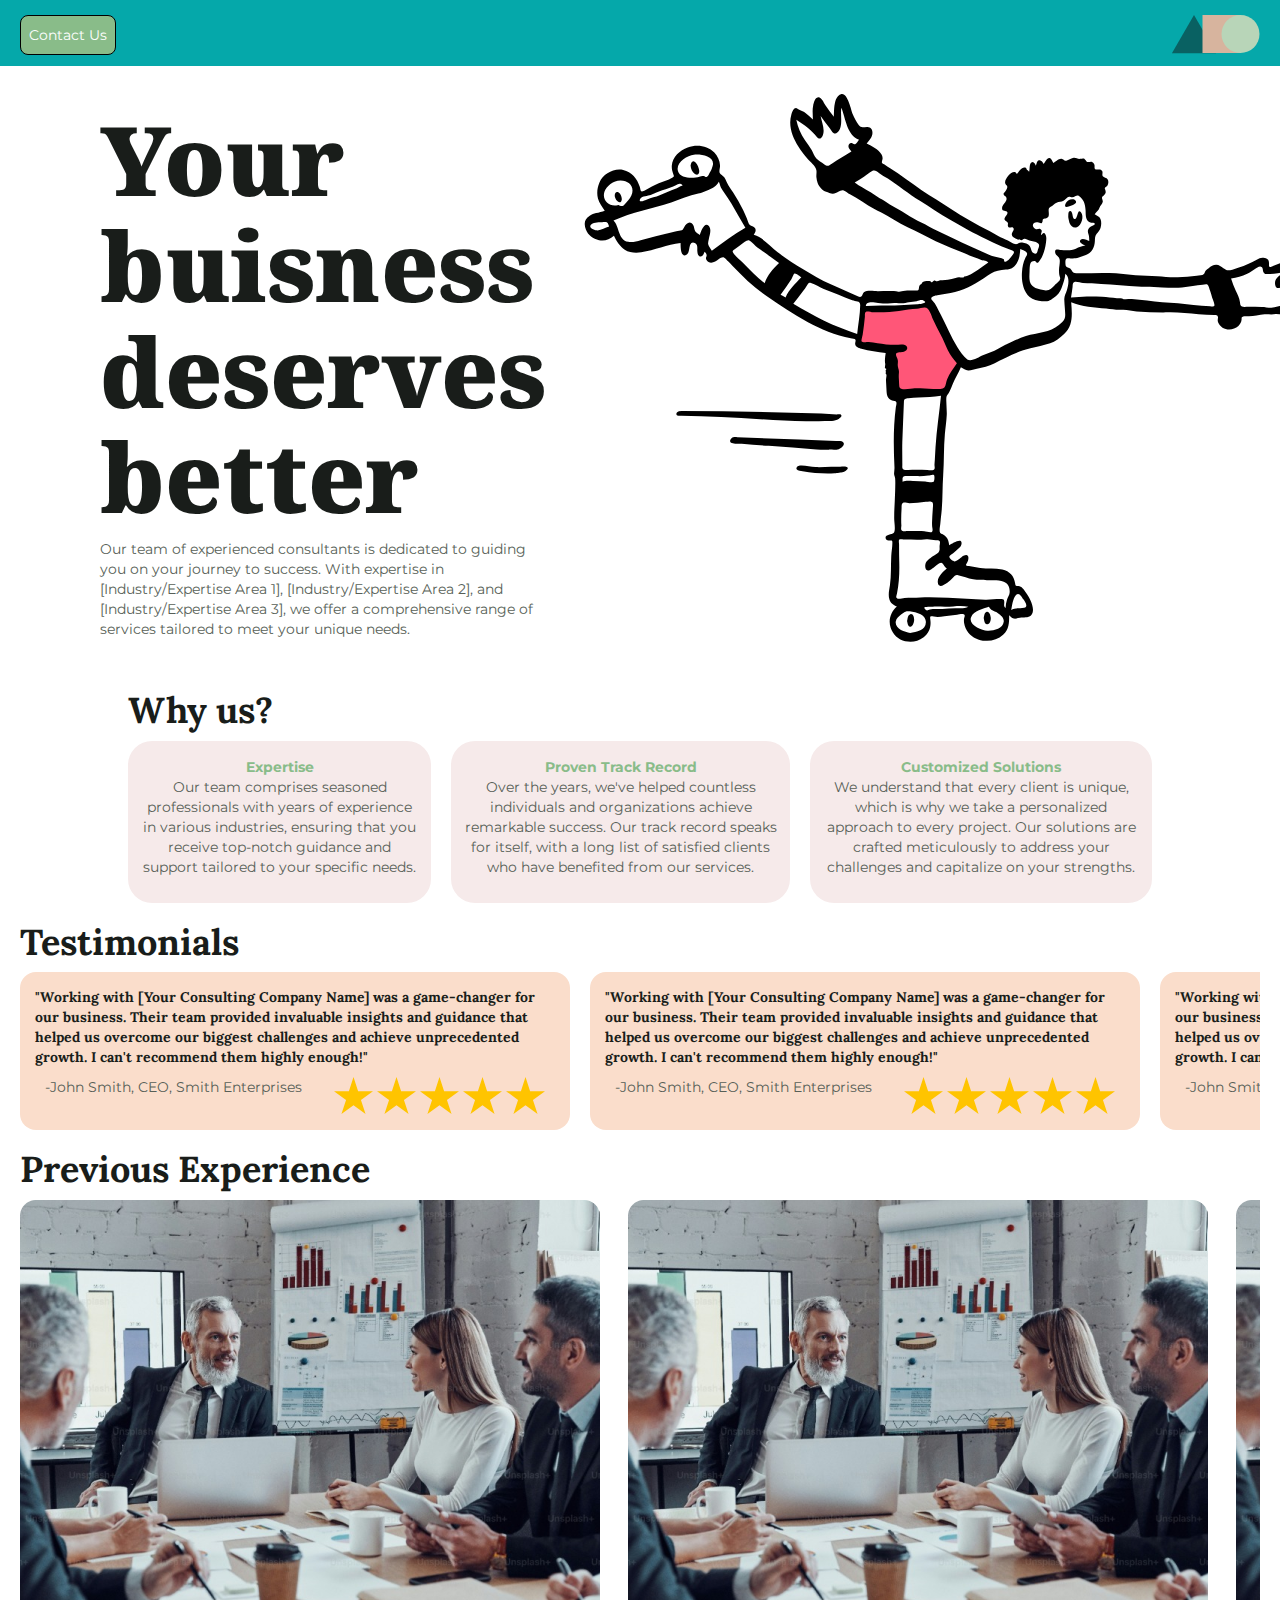
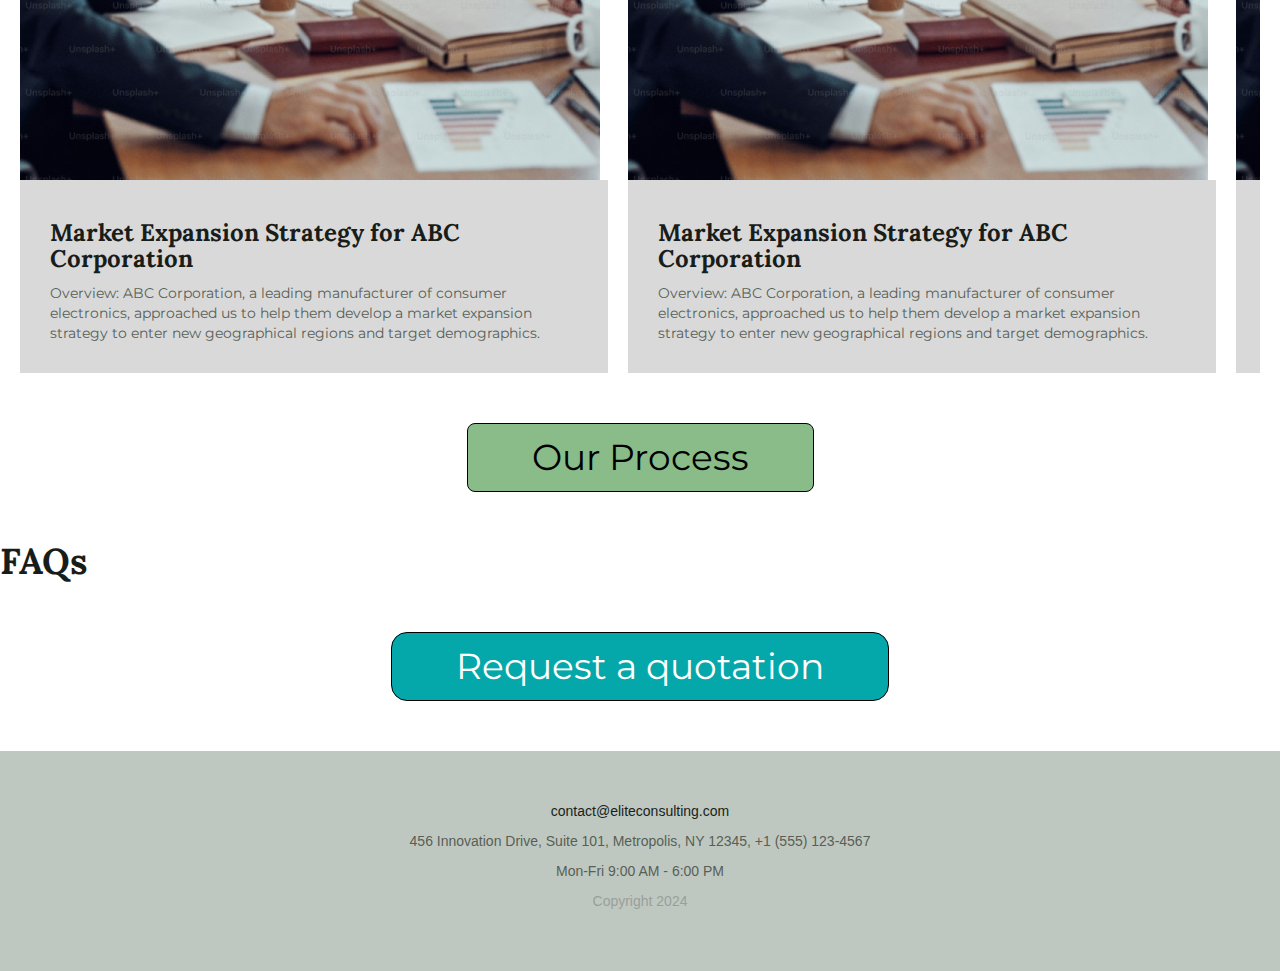
==== index.html @ 1d206593 "Main page initial" ====
<!DOCTYPE html>
<html lang="en">
  <head>
    <meta charset="UTF-8">
    <meta name="viewport" content="width=device-width, initial-scale=1.0">
    <meta http-equiv="X-UA-Compatible" content="ie=edge">
    <title>Consulting page</title>
    <link rel="preconnect" href="https://fonts.googleapis.com">
    <link rel="preconnect" href="https://fonts.gstatic.com" crossorigin>
    <link rel="stylesheet" href="./style.css">
    <link rel="icon" href="Group 19logo.svg" type="image/x-icon">
    <link href="https://fonts.googleapis.com/css2?family=Lora:ital,wght@0,400..700;1,400..700&family=Montserrat:ital,wght@0,100..900;1,100..900&family=Noto+Serif:ital,wght@0,100..900;1,100..900&display=swap" rel="stylesheet">
    <link rel="stylesheet" href="https://maxcdn.bootstrapcdn.com/bootstrap/3.3.7/css/bootstrap.min.css" integrity="sha384-BVYiiSIFeK1dGmJRAkycuHAHRg32OmUcww7on3RYdg4Va+PmSTsz/K68vbdEjh4u" crossorigin="anonymous"/>
  </head>
  <body>
    <nav>
        <button id="navBtn" class="montserrat-body">Contact Us</button>
        <img src="Group 19logo.svg">
    </nav>
    <div class="hero">
        <div class="heroLeft">
            <h1 class="noto-serif-display">Your buisness 
                deserves better</h1>
            <p class="montserrat-body">Our team of experienced consultants is dedicated to guiding you on your  journey to success. With expertise in [Industry/Expertise Area 1],  [Industry/Expertise Area 2], and [Industry/Expertise Area 3], we offer a  comprehensive range of services tailored to meet your unique needs.</p>
        </div>
        <img src="Illustration - roller skatinghero.svg">
    </div>
    <div class="whyUs">
      <h1 class="lora-heading">Why us?</h1>
      <div class="cards">
        <div class="card">
          <p class="montserrat-body"><strong>Expertise</strong><br>
            Our team comprises seasoned professionals  with years of experience in various industries, ensuring that you receive top-notch guidance and support tailored to your specific needs.</p>
        </div>
        <div class="card">
          <p class="montserrat-body"><strong>Proven Track Record</strong><br>
            Over the years, we've helped  countless individuals and organizations achieve remarkable success. Our  track record speaks for itself, with a long list of satisfied clients  who have benefited from our services.</p>
        </div>
        <div class="card">
          <p class="montserrat-body"><strong>Customized Solutions</strong><br>
            We understand that every client  is unique, which is why we take a personalized approach to every  project. Our solutions are crafted meticulously to address your  challenges and capitalize on your strengths.</p>
        </div>
      </div>
    </div>
    <div class="testimonials">
      <h1 class="lora-heading">Testimonials</h1>
      <div class="sliding">
        <div class="testimonial">
          <p class="lora-heading">"<strong>W</strong>orking with [Your Consulting Company Name] was a game-changer for our  business. Their team provided invaluable insights and guidance that  helped us overcome our biggest challenges and achieve unprecedented  growth. I can't recommend them highly enough!"</p>
          <div class="footnote">
            <p class="montserrat-body">-John Smith, CEO, Smith Enterprises</p>
            <div>
              <img src="Rating Star - Yellowstar.svg">
              <img src="Rating Star - Yellowstar.svg">
              <img src="Rating Star - Yellowstar.svg">
              <img src="Rating Star - Yellowstar.svg">
              <img src="Rating Star - Yellowstar.svg">
            </div>
          </div>
        </div>
        <div class="testimonial">
          <p class="lora-heading">"<strong>W</strong>orking with [Your Consulting Company Name] was a game-changer for our  business. Their team provided invaluable insights and guidance that  helped us overcome our biggest challenges and achieve unprecedented  growth. I can't recommend them highly enough!"</p>
          <div class="footnote">
            <p class="montserrat-body">-John Smith, CEO, Smith Enterprises</p>
            <div>
              <img src="Rating Star - Yellowstar.svg">
              <img src="Rating Star - Yellowstar.svg">
              <img src="Rating Star - Yellowstar.svg">
              <img src="Rating Star - Yellowstar.svg">
              <img src="Rating Star - Yellowstar.svg">
            </div>
          </div>
        </div>
        <div class="testimonial">
          <p class="lora-heading">"<strong>W</strong>orking with [Your Consulting Company Name] was a game-changer for our  business. Their team provided invaluable insights and guidance that  helped us overcome our biggest challenges and achieve unprecedented  growth. I can't recommend them highly enough!"</p>
          <div class="footnote">
            <p class="montserrat-body">-John Smith, CEO, Smith Enterprises</p>
            <div>
              <img src="Rating Star - Yellowstar.svg">
              <img src="Rating Star - Yellowstar.svg">
              <img src="Rating Star - Yellowstar.svg">
              <img src="Rating Star - Yellowstar.svg">
              <img src="Rating Star - Yellowstar.svg">
            </div>
          </div>
        </div>
        <div class="testimonial">
          <p class="lora-heading">"<strong>W</strong>orking with [Your Consulting Company Name] was a game-changer for our  business. Their team provided invaluable insights and guidance that  helped us overcome our biggest challenges and achieve unprecedented  growth. I can't recommend them highly enough!"</p>
          <div class="footnote">
            <p class="montserrat-body">-John Smith, CEO, Smith Enterprises</p>
            <div>
              <img src="Rating Star - Yellowstar.svg">
              <img src="Rating Star - Yellowstar.svg">
              <img src="Rating Star - Yellowstar.svg">
              <img src="Rating Star - Yellowstar.svg">
              <img src="Rating Star - Yellowstar.svg">
            </div>
          </div>
        </div>
        <div class="testimonial">
          <p class="lora-heading">"<strong>W</strong>orking with [Your Consulting Company Name] was a game-changer for our  business. Their team provided invaluable insights and guidance that  helped us overcome our biggest challenges and achieve unprecedented  growth. I can't recommend them highly enough!"</p>
          <div class="footnote">
            <p class="montserrat-body">-John Smith, CEO, Smith Enterprises</p>
            <div>
              <img src="Rating Star - Yellowstar.svg">
              <img src="Rating Star - Yellowstar.svg">
              <img src="Rating Star - Yellowstar.svg">
              <img src="Rating Star - Yellowstar.svg">
              <img src="Rating Star - Yellowstar.svg">
            </div>
          </div>
        </div>
      </div>
    </div>
    <div class="testimonials">
      <h1 class="lora-heading">Previous Experience</h1>
      <div class="sliding">
        <div class="project">
          <img src="Rectangle 8e1.png">
          <div class="rectangle">
            <h3 class="lora-heading">Market Expansion Strategy for ABC Corporation</h3>
            <p class="montserrat-body">Overview: ABC Corporation, a leading manufacturer of consumer electronics, approached us to help them develop a market expansion strategy to enter new geographical regions and target demographics.</p>
          </div>
        </div>
        <div class="project">
          <img src="Rectangle 8e1.png">
          <div class="rectangle">
            <h3 class="lora-heading">Market Expansion Strategy for ABC Corporation</h3>
            <p class="montserrat-body">Overview: ABC Corporation, a leading manufacturer of consumer electronics, approached us to help them develop a market expansion strategy to enter new geographical regions and target demographics.</p>
          </div>
        </div>
        <div class="project">
          <img src="Rectangle 8e1.png">
          <div class="rectangle">
            <h3 class="lora-heading">Market Expansion Strategy for ABC Corporation</h3>
            <p class="montserrat-body">Overview: ABC Corporation, a leading manufacturer of consumer electronics, approached us to help them develop a market expansion strategy to enter new geographical regions and target demographics.</p>
          </div>
        </div>
        <div class="project">
          <img src="Rectangle 8e1.png">
          <div class="rectangle">
            <h3 class="lora-heading">Market Expansion Strategy for ABC Corporation</h3>
            <p class="montserrat-body">Overview: ABC Corporation, a leading manufacturer of consumer electronics, approached us to help them develop a market expansion strategy to enter new geographical regions and target demographics.</p>
          </div>
        </div>
        <div class="project">
          <img src="Rectangle 8e1.png">
          <div class="rectangle">
            <h3 class="lora-heading">Market Expansion Strategy for ABC Corporation</h3>
            <p class="montserrat-body">Overview: ABC Corporation, a leading manufacturer of consumer electronics, approached us to help them develop a market expansion strategy to enter new geographical regions and target demographics.</p>
          </div>
        </div>
      </div>
    </div>
    <div class="process">
      <button class="processBtn montserrat-body">Our Process</button>
    </div>
    <div class="FAQ">
      <h1 class="lora-heading">FAQs</h1>
      <!--Accordian goes here-->
    </div>
    <div class="process">
      <button class="quoteBtn montserrat-body">Request a quotation</button>
    </div>
    <footer>
      <p id="email">contact@eliteconsulting.com</p>
      <p>456 Innovation Drive, Suite 101, Metropolis, NY 12345, +1 (555) 123-4567</p>
      <p>Mon-Fri 9:00 AM - 6:00 PM</p>
      <p id="copy">Copyright 2024</p>
    </footer>
  </body>                                                           
</html>
---- style.css ----
* {
  margin: 0;
  padding: 0;
  box-sizing: border-box;
}

.lora-heading {
  font-family: "Lora", serif;
  font-optical-sizing: auto;
  font-weight: 900;
  font-style: normal;
  color: #191D1A;
}

.noto-serif-display {
  font-family: "Noto Serif", serif;
  font-optical-sizing: auto;
  font-weight: 900;
  font-style: normal;
  font-variation-settings: "wdth" 100;
  font-size: 96px;
  color: #191D1A;
}

.montserrat-body {
  font-family: "Montserrat", sans-serif;
  font-optical-sizing: auto;
  font-weight: 400;
  font-style: normal;
  color: #575F57;
}

h1, h2, h3, h4, h5 {
  font-family: "Lora";
}

nav {
  display: flex !important;
  position: fixed;
  justify-content: space-between;
  padding: 15px 20px 0 20px;
  width: 100%;
  background-color: #05A8AA;
  top: 0;
}
nav #navBtn {
  background-color: #89BC89;
  border: 1px solid black;
  border-radius: 8px;
  color: #FFFFFF;
  padding: 0 8px 0 8px;
  height: 40px;
}

.hero {
  display: flex;
  width: 100%;
  margin-top: 5%;
}
.hero > * {
  flex: 1; /* Each child takes up equal space, i.e., half of the container */
  justify-content: center; /* Center content horizontally */
  align-items: center; /* Center content vertically */
}
.hero .heroLeft {
  margin-top: auto;
  margin-bottom: auto;
  padding-left: 100px;
  display: block;
}

.whyUs {
  padding: 0 10%;
}
.whyUs .cards {
  display: flex;
  gap: 20px;
}
.whyUs .cards .card {
  text-align: center;
  background-color: #F6EAEA;
  border-radius: 24px;
  padding: 16px 12px 16px 12px;
}
.whyUs .cards .card strong {
  color: #89BC89;
}

.testimonials {
  margin: 0 20px;
}
.testimonials .sliding {
  display: flex;
  gap: 20px;
  width: 100%; /* Ensures container fits the parent width */
  overflow-x: auto; /* Allows horizontal scrolling */
  -webkit-overflow-scrolling: touch;
}
.testimonials .sliding .testimonial {
  padding: 15px;
  background-color: #FADDCB;
  border-radius: 16px;
  min-width: 550px;
}
.testimonials .sliding .testimonial .footnote {
  display: flex;
  align-items: flex-start;
  justify-content: space-between;
  margin: 0 2%;
}
.testimonials .sliding .project {
  width: 588px;
  height: -moz-fit-content;
  height: fit-content;
  flex: 0 0 auto; /* Prevents shrinking */
}
.testimonials .sliding .project .rectangle {
  position: relative;
  top: -25%;
  background-color: #D9D9D9;
  padding: 20px 30px;
}

.process {
  width: 100%;
  display: flex;
  justify-content: center;
  align-items: center;
  margin: 50px 0;
}
.process .processBtn {
  display: inline-block;
  background-color: #89BC89;
  border: 1px solid black;
  border-radius: 8px;
  font-size: 36px;
  color: black;
  padding: 8px 64px;
  text-align: center;
}
.process .quoteBtn {
  display: inline-block;
  background-color: #05A8AA;
  border: 1px solid black;
  border-radius: 16px;
  font-size: 36px;
  color: white;
  padding: 8px 64px;
  text-align: center;
}

footer {
  background-color: #BFC8C0;
  height: -moz-fit-content;
  height: fit-content;
  margin: 0;
  text-align: center;
  padding: 50px 0;
}
footer > p {
  color: #575F57;
}
footer #copy {
  font-size: 14px;
  color: #999F9C;
}
footer #email {
  color: #191D1A;
}/*# sourceMappingURL=style.css.map */
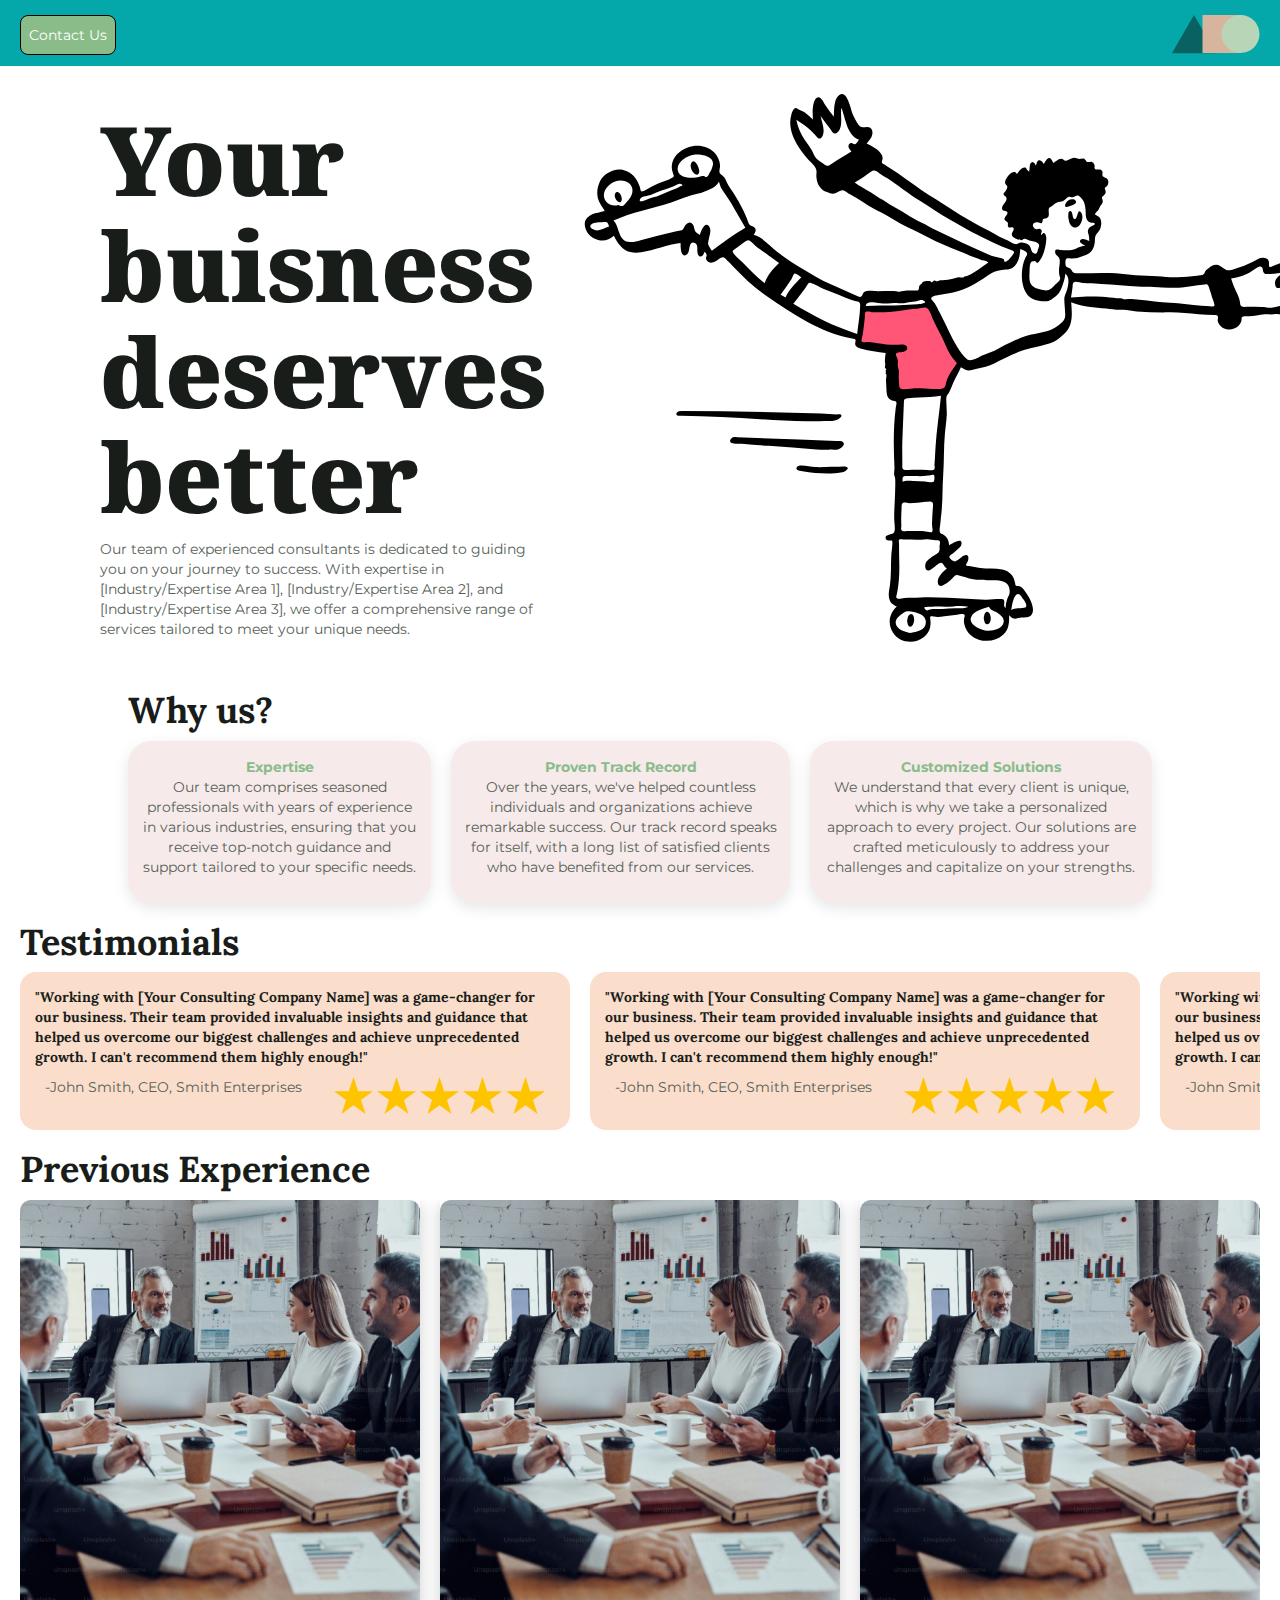
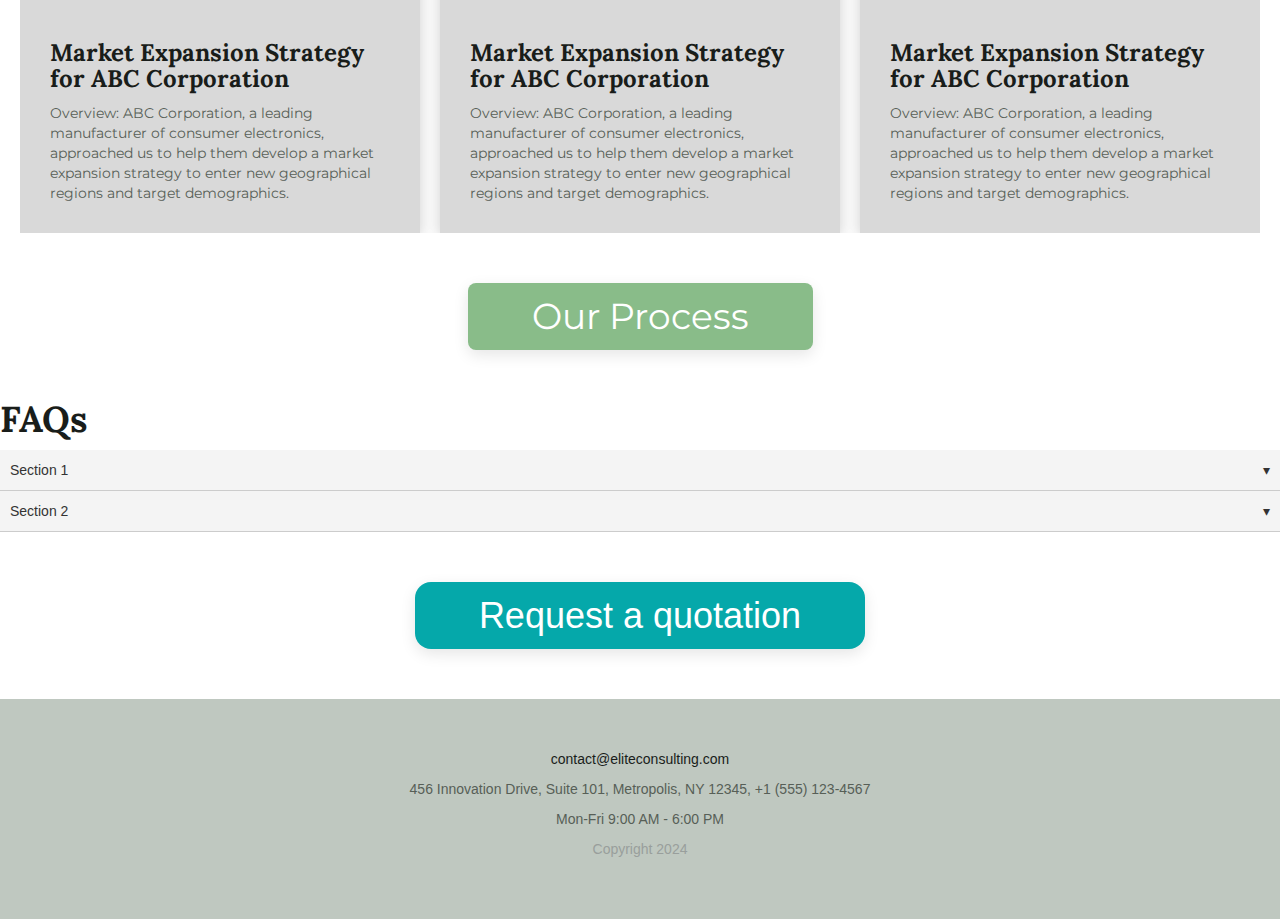
==== commit 77de77f5: "Added all functionality a little bit of microinteractions all pages are complete" ====
--- a/index.html
+++ b/index.html
@@ -14,10 +14,10 @@
   </head>
   <body>
     <nav>
-        <button id="navBtn" class="montserrat-body">Contact Us</button>
-        <img src="Group 19logo.svg">
+        <a href="mailto:disha@uplers.com?bcc=kevin@uplers.com&subject=Can%20you%20help"><button id="navBtn" class="montserrat-body">Contact Us</button></a>
+        <a href="#"><img src="Group 19logo.svg"></a>
     </nav>
-    <div class="hero">
+    <div class="hero" id="hero">
         <div class="heroLeft">
             <h1 class="noto-serif-display">Your buisness 
                 deserves better</h1>
@@ -115,58 +115,137 @@
     <div class="testimonials">
       <h1 class="lora-heading">Previous Experience</h1>
       <div class="sliding">
-        <div class="project">
-          <img src="Rectangle 8e1.png">
-          <div class="rectangle">
-            <h3 class="lora-heading">Market Expansion Strategy for ABC Corporation</h3>
-            <p class="montserrat-body">Overview: ABC Corporation, a leading manufacturer of consumer electronics, approached us to help them develop a market expansion strategy to enter new geographical regions and target demographics.</p>
-          </div>
-        </div>
-        <div class="project">
-          <img src="Rectangle 8e1.png">
-          <div class="rectangle">
-            <h3 class="lora-heading">Market Expansion Strategy for ABC Corporation</h3>
-            <p class="montserrat-body">Overview: ABC Corporation, a leading manufacturer of consumer electronics, approached us to help them develop a market expansion strategy to enter new geographical regions and target demographics.</p>
-          </div>
-        </div>
-        <div class="project">
-          <img src="Rectangle 8e1.png">
-          <div class="rectangle">
-            <h3 class="lora-heading">Market Expansion Strategy for ABC Corporation</h3>
-            <p class="montserrat-body">Overview: ABC Corporation, a leading manufacturer of consumer electronics, approached us to help them develop a market expansion strategy to enter new geographical regions and target demographics.</p>
-          </div>
-        </div>
-        <div class="project">
-          <img src="Rectangle 8e1.png">
-          <div class="rectangle">
-            <h3 class="lora-heading">Market Expansion Strategy for ABC Corporation</h3>
-            <p class="montserrat-body">Overview: ABC Corporation, a leading manufacturer of consumer electronics, approached us to help them develop a market expansion strategy to enter new geographical regions and target demographics.</p>
-          </div>
-        </div>
-        <div class="project">
-          <img src="Rectangle 8e1.png">
-          <div class="rectangle">
-            <h3 class="lora-heading">Market Expansion Strategy for ABC Corporation</h3>
-            <p class="montserrat-body">Overview: ABC Corporation, a leading manufacturer of consumer electronics, approached us to help them develop a market expansion strategy to enter new geographical regions and target demographics.</p>
-          </div>
-        </div>
+
+        <div class="project">
+          <img src="Rectangle 8e1.png">
+          <div class="rectangle">
+            <h3 class="lora-heading">Market Expansion Strategy for ABC Corporation</h3>
+            <p class="montserrat-body">Overview: ABC Corporation, a leading manufacturer of consumer electronics, approached us to help them develop a market expansion strategy to enter new geographical regions and target demographics.</p>
+          </div>
+        </div>
+        <div class="project">
+          <img src="Rectangle 8e1.png">
+          <div class="rectangle">
+            <h3 class="lora-heading">Market Expansion Strategy for ABC Corporation</h3>
+            <p class="montserrat-body">Overview: ABC Corporation, a leading manufacturer of consumer electronics, approached us to help them develop a market expansion strategy to enter new geographical regions and target demographics.</p>
+          </div>
+        </div>
+        <div class="project">
+          <img src="Rectangle 8e1.png">
+          <div class="rectangle">
+            <h3 class="lora-heading">Market Expansion Strategy for ABC Corporation</h3>
+            <p class="montserrat-body">Overview: ABC Corporation, a leading manufacturer of consumer electronics, approached us to help them develop a market expansion strategy to enter new geographical regions and target demographics.</p>
+          </div>
+        </div>
+        <div class="project">
+          <img src="Rectangle 8e1.png">
+          <div class="rectangle">
+            <h3 class="lora-heading">Market Expansion Strategy for ABC Corporation</h3>
+            <p class="montserrat-body">Overview: ABC Corporation, a leading manufacturer of consumer electronics, approached us to help them develop a market expansion strategy to enter new geographical regions and target demographics.</p>
+          </div>
+        </div>
+        <div class="project">
+          <img src="Rectangle 8e1.png">
+          <div class="rectangle">
+            <h3 class="lora-heading">Market Expansion Strategy for ABC Corporation</h3>
+            <p class="montserrat-body">Overview: ABC Corporation, a leading manufacturer of consumer electronics, approached us to help them develop a market expansion strategy to enter new geographical regions and target demographics.</p>
+          </div>
+        </div>
+        <div class="project">
+          <img src="Rectangle 8e1.png">
+          <div class="rectangle">
+            <h3 class="lora-heading">Market Expansion Strategy for ABC Corporation</h3>
+            <p class="montserrat-body">Overview: ABC Corporation, a leading manufacturer of consumer electronics, approached us to help them develop a market expansion strategy to enter new geographical regions and target demographics.</p>
+          </div>
+        </div>
+        <div class="project">
+          <img src="Rectangle 8e1.png">
+          <div class="rectangle">
+            <h3 class="lora-heading">Market Expansion Strategy for ABC Corporation</h3>
+            <p class="montserrat-body">Overview: ABC Corporation, a leading manufacturer of consumer electronics, approached us to help them develop a market expansion strategy to enter new geographical regions and target demographics.</p>
+          </div>
+        </div>
+        <div class="project">
+          <img src="Rectangle 8e1.png">
+          <div class="rectangle">
+            <h3 class="lora-heading">Market Expansion Strategy for ABC Corporation</h3>
+            <p class="montserrat-body">Overview: ABC Corporation, a leading manufacturer of consumer electronics, approached us to help them develop a market expansion strategy to enter new geographical regions and target demographics.</p>
+          </div>
+        </div>
+
+        
       </div>
     </div>
     <div class="process">
-      <button class="processBtn montserrat-body">Our Process</button>
+      <button class="processBtn montserrat-body" onclick="location.href='processes.html';">Our Process</button>
     </div>
     <div class="FAQ">
       <h1 class="lora-heading">FAQs</h1>
-      <!--Accordian goes here-->
+      <div class="accordion">
+        <div class="accordion-item">
+          <div class="accordion-title">
+            Section 1
+            <span class="accordion-icon">&#9662;</span> <!-- Down arrow icon -->
+          </div>
+          <div class="accordion-content">
+            Content for section 1 goes here.
+          </div>
+        </div>
+        <div class="accordion-item">
+          <div class="accordion-title">
+            Section 2
+            <span class="accordion-icon">&#9662;</span>
+          </div>
+          <div class="accordion-content">
+            Content for section 2 goes here.
+          </div>
+        </div>
+        <!-- Add more accordion items as needed -->
+      </div>
+
     </div>
     <div class="process">
-      <button class="quoteBtn montserrat-body">Request a quotation</button>
+      <a class="quoteBtn" href="#" onclick="sendMailAndRedirect()">Request a quotation</a>
     </div>
     <footer>
-      <p id="email">contact@eliteconsulting.com</p>
+      <a href="mailto:disha@uplers.com?bcc=kevin@uplers.com&subject=Can%20you%20help" target="_blank"><p id="email">contact@eliteconsulting.com</p></a>
       <p>456 Innovation Drive, Suite 101, Metropolis, NY 12345, +1 (555) 123-4567</p>
       <p>Mon-Fri 9:00 AM - 6:00 PM</p>
       <p id="copy">Copyright 2024</p>
     </footer>
+    <script>
+      function sendMailAndRedirect() {
+          window.location.href = "mailto:disha@uplers.com?bcc=kevin@uplers.com&subject=Can%20you%20help";
+          setTimeout(function() {
+              window.location.href = 'thanks.html';
+          }, 1000); // Redirect after 1 second
+      }
+      document.addEventListener("DOMContentLoaded", function() {
+      var accTitles = document.querySelectorAll(".accordion-title");
+
+      accTitles.forEach(function(title) {
+        title.addEventListener("click", function() {
+          var content = this.nextElementSibling;
+          var icons = document.querySelectorAll(".accordion-icon");
+
+          // Close all accordion sections
+          accTitles.forEach(function(accTitle) {
+            if (accTitle !== title) {
+              accTitle.nextElementSibling.style.display = "none";
+              accTitle.querySelector(".accordion-icon").style.transform = "rotate(0deg)";
+            }
+          });
+
+          // Toggle current accordion section
+          content.style.display = content.style.display === "block" ? "none" : "block";
+
+          // Rotate icon
+          var icon = this.querySelector(".accordion-icon");
+          icon.style.transform = content.style.display === "block" ? "rotate(180deg)" : "rotate(0deg)";
+        });
+      });
+    });
+
+  </script>
   </body>                                                           
 </html>
--- a/style.css
+++ b/style.css
@@ -2,6 +2,7 @@
   margin: 0;
   padding: 0;
   box-sizing: border-box;
+  scroll-behavior: smooth;
 }
 
 .lora-heading {
@@ -42,6 +43,7 @@
   width: 100%;
   background-color: #05A8AA;
   top: 0;
+  z-index: 999;
 }
 nav #navBtn {
   background-color: #89BC89;
@@ -81,9 +83,15 @@
   background-color: #F6EAEA;
   border-radius: 24px;
   padding: 16px 12px 16px 12px;
+  transition: transform 0.3s ease, box-shadow 0.3s ease;
+  box-shadow: 0 5px 15px rgba(0, 0, 0, 0.1);
 }
 .whyUs .cards .card strong {
   color: #89BC89;
+}
+.whyUs .cards .card:hover {
+  transform: scale(1.2);
+  box-shadow: 0 15px 25px rgba(0, 0, 0, 0.2);
 }
 
 .testimonials {
@@ -101,6 +109,8 @@
   background-color: #FADDCB;
   border-radius: 16px;
   min-width: 550px;
+  transition: transform 0.3s ease, box-shadow 0.3s ease;
+  box-shadow: 0 5px 15px rgba(0, 0, 0, 0);
 }
 .testimonials .sliding .testimonial .footnote {
   display: flex;
@@ -108,17 +118,47 @@
   justify-content: space-between;
   margin: 0 2%;
 }
+.testimonials .sliding .testimonial:hover {
+  box-shadow: 0 15px 25px rgba(0, 0, 0, 0.2);
+}
 .testimonials .sliding .project {
-  width: 588px;
+  width: 400px;
   height: -moz-fit-content;
   height: fit-content;
   flex: 0 0 auto; /* Prevents shrinking */
+  transition: transform 0.3s ease, box-shadow 0.3s ease;
+  box-shadow: 0 5px 15px rgba(0, 0, 0, 0.2);
+}
+.testimonials .sliding .project img {
+  max-width: 100%; /* Ensure image does not exceed card width */
+  max-height: 100%; /* Ensure image does not exceed card height */
+  height: auto; /* Maintain aspect ratio */
+  width: auto; /* Ensure image fits within max-width and max-height */
 }
 .testimonials .sliding .project .rectangle {
-  position: relative;
-  top: -25%;
   background-color: #D9D9D9;
   padding: 20px 30px;
+}
+.testimonials .sliding .project:hover {
+  transform: scale(1.01);
+  box-shadow: 0 15px 25px rgba(0, 0, 0, 0.2);
+}
+
+.accordion .accordion-item {
+  border-bottom: 1px solid #ccc;
+}
+.accordion .accordion-title {
+  background-color: #f4f4f4;
+  padding: 10px;
+  cursor: pointer;
+}
+.accordion .accordion-content {
+  display: none;
+  padding: 10px;
+}
+.accordion .accordion-icon {
+  float: right;
+  transition: transform 0.3s ease; /* Added transition */
 }
 
 .process {
@@ -131,22 +171,39 @@
 .process .processBtn {
   display: inline-block;
   background-color: #89BC89;
-  border: 1px solid black;
+  border: none;
   border-radius: 8px;
   font-size: 36px;
-  color: black;
+  color: white;
   padding: 8px 64px;
   text-align: center;
+  transition: transform 0.3s ease, box-shadow 0.3s ease, color 0.3s ease, background-color 0.3s ease;
+  box-shadow: 0 5px 15px rgba(0, 0, 0, 0.1);
+}
+.process .processBtn:hover {
+  transform: scale(1.2);
+  box-shadow: 0 15px 25px rgba(0, 0, 0, 0.2);
+  color: #89BC89;
+  background-color: white;
 }
 .process .quoteBtn {
   display: inline-block;
   background-color: #05A8AA;
-  border: 1px solid black;
+  border: none;
   border-radius: 16px;
   font-size: 36px;
   color: white;
   padding: 8px 64px;
   text-align: center;
+  transition: transform 0.3s ease, box-shadow 0.3s ease, color 0.3s ease, background-color 0.3s ease;
+  box-shadow: 0 5px 15px rgba(0, 0, 0, 0.1);
+}
+.process .quoteBtn:hover {
+  text-decoration: none;
+  transform: scale(1.2);
+  box-shadow: 0 15px 25px rgba(0, 0, 0, 0.2);
+  color: #05A8AA;
+  background-color: white;
 }
 
 footer {
@@ -166,4 +223,46 @@
 }
 footer #email {
   color: #191D1A;
+}
+
+.thanks {
+  margin: 230px 0;
+  width: 100%;
+  display: flex;
+  flex-direction: column;
+  justify-content: center;
+  align-items: center;
+  text-align: center;
+}
+.thanks h1 {
+  font-size: 96px;
+}
+.thanks p {
+  max-width: 700px;
+  min-width: auto;
+  padding: 0 10px;
+  font-size: 24px;
+}
+
+.step {
+  display: flex;
+  width: 80%;
+  margin: 0 auto;
+  padding: 0 auto;
+}
+.step .stepInfo {
+  display: flex;
+  flex-direction: column;
+  text-align: center;
+  justify-content: center;
+  align-items: center;
+}
+.step .stepInfo p {
+  width: 50%;
+}
+.step img {
+  width: 600px;
+}
+.step #step1 {
+  width: 936px !important;
 }/*# sourceMappingURL=style.css.map */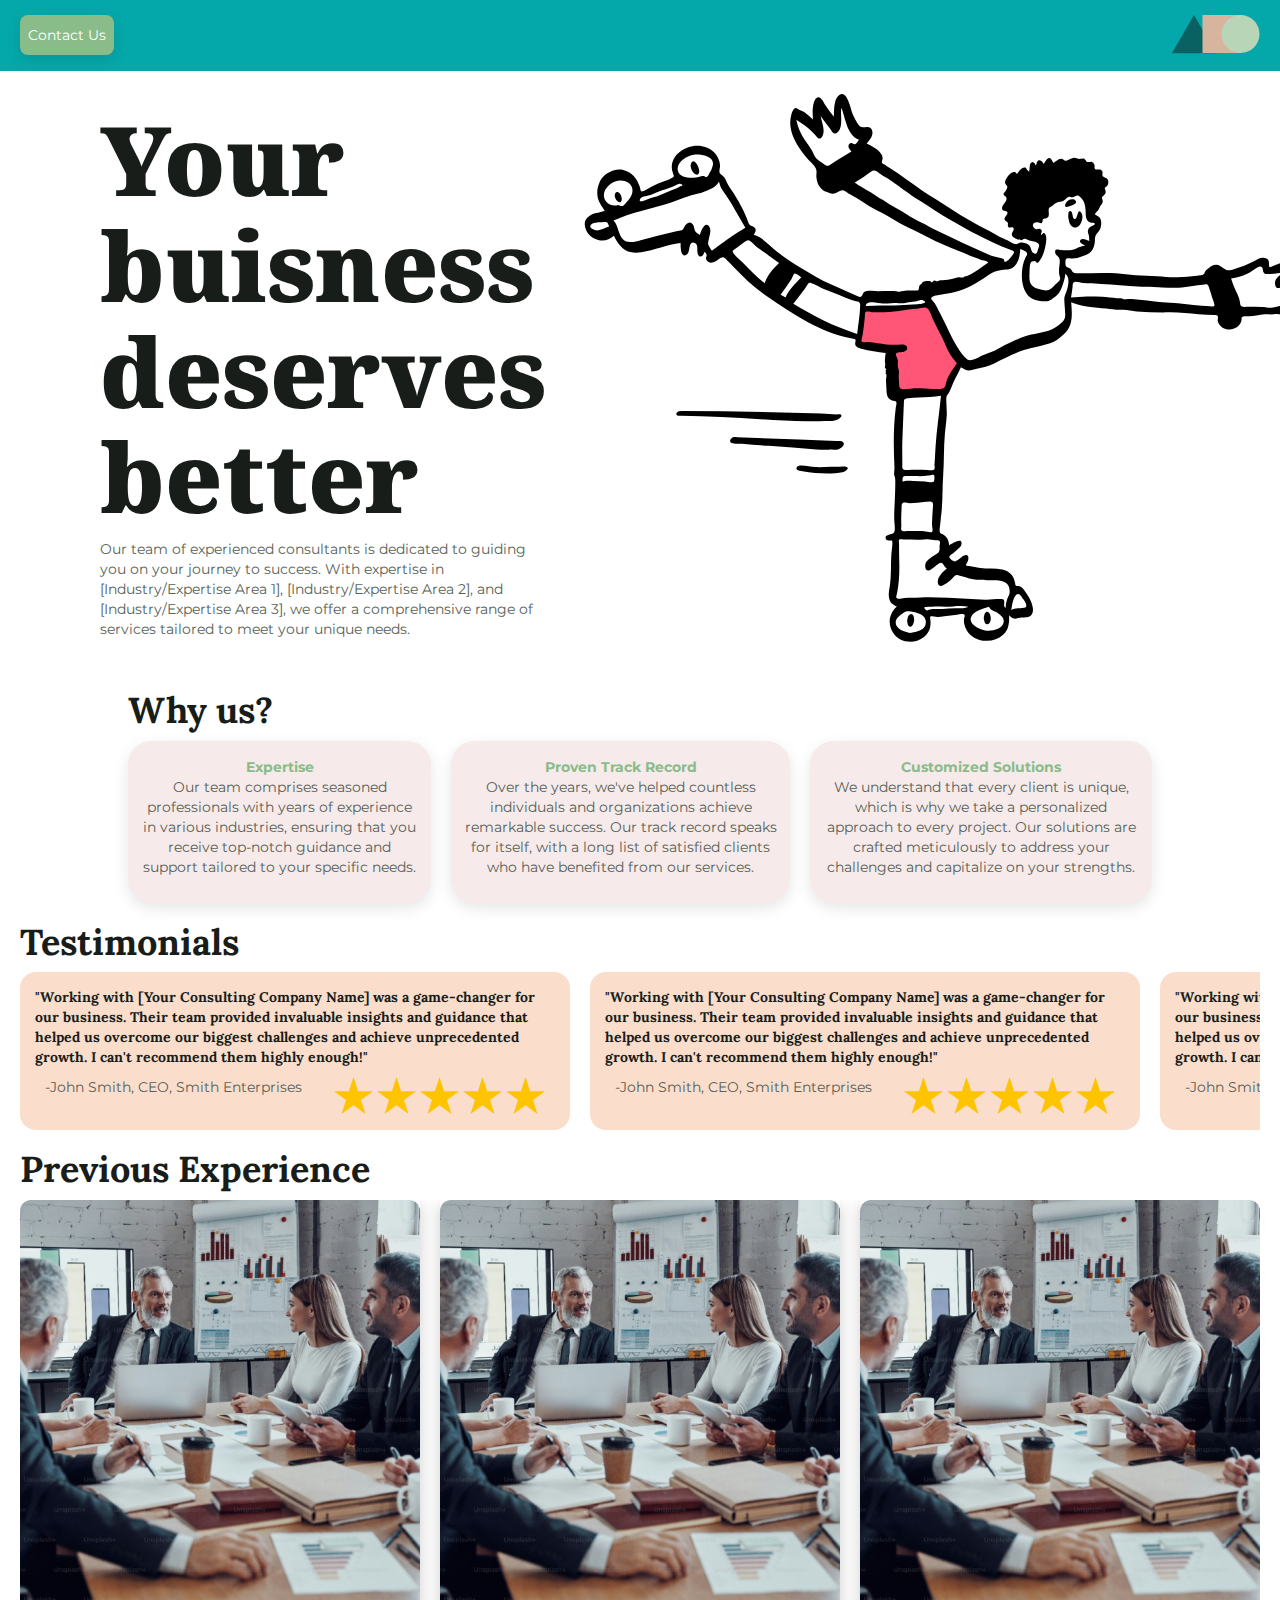
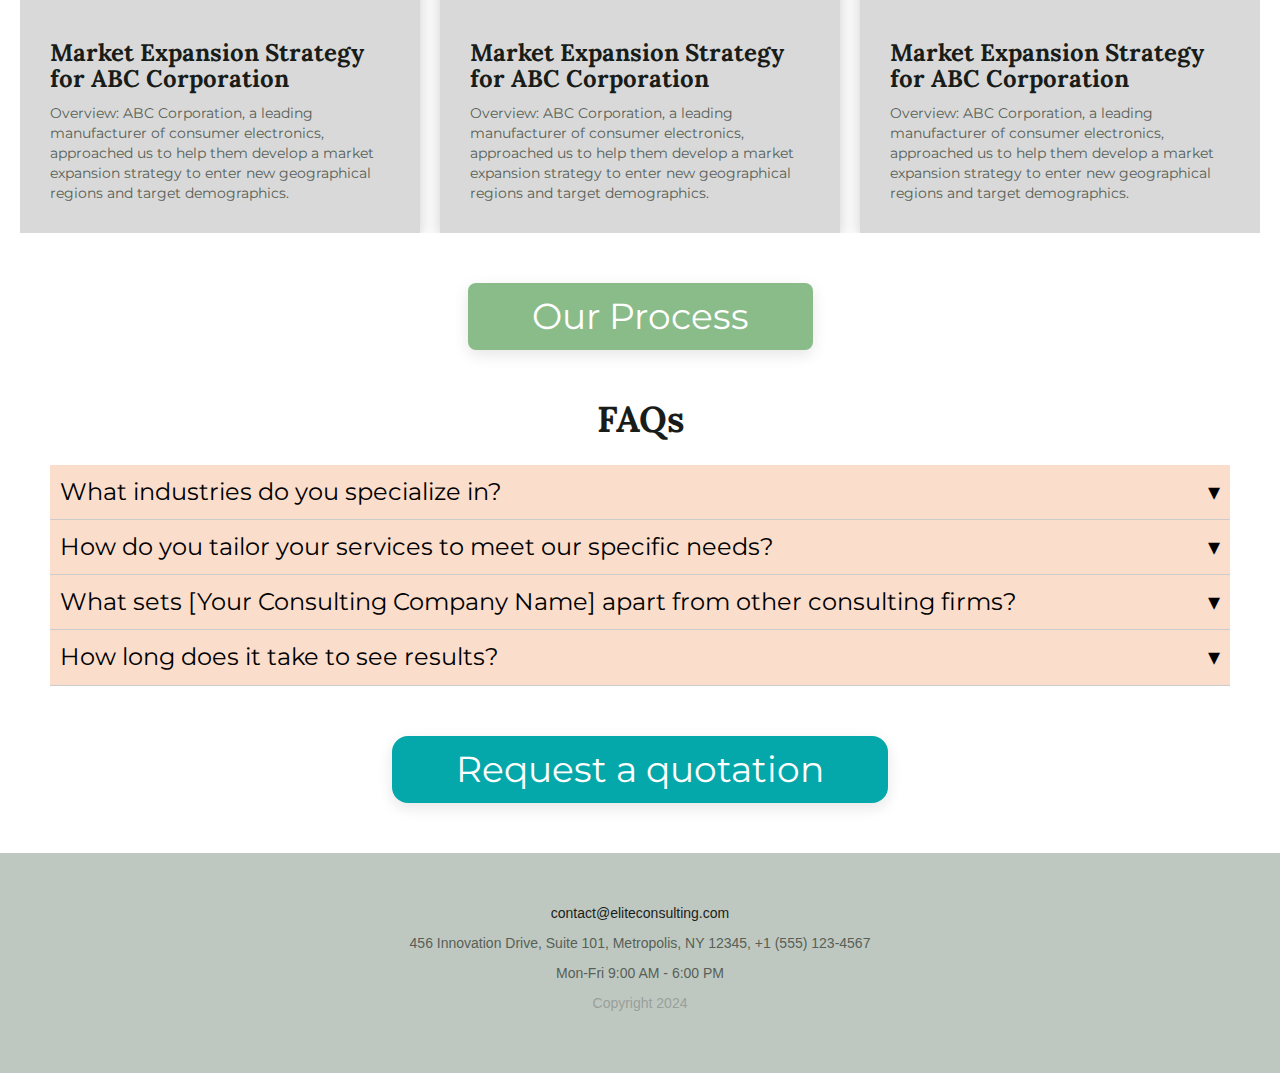
==== commit bdbadccb: "Added microinteractions" ====
--- a/index.html
+++ b/index.html
@@ -182,30 +182,48 @@
     <div class="FAQ">
       <h1 class="lora-heading">FAQs</h1>
       <div class="accordion">
-        <div class="accordion-item">
+        <div class="accordion-item montserrat-body">
+          <div class="accordion-title" >
+            What industries do you specialize in?
+            <span class="accordion-icon">&#9662;</span> <!-- Down arrow icon -->
+          </div>
+          <div class="accordion-content">
+            
+At [Your Consulting Company Name], we specialize in a wide range of industries, including aerospace, underwater basket weaving, interstellar mining, and virtual reality fashion design. Our team of experts has extensive experience and knowledge in these niche areas, allowing us to provide innovative solutions tailored to each industry's unique challenges.
+          </div>
+        </div>
+        <div class="accordion-item montserrat-body">
           <div class="accordion-title">
-            Section 1
-            <span class="accordion-icon">&#9662;</span> <!-- Down arrow icon -->
-          </div>
-          <div class="accordion-content">
-            Content for section 1 goes here.
-          </div>
-        </div>
-        <div class="accordion-item">
+            How do you tailor your services to meet our specific needs?
+            <span class="accordion-icon">&#9662;</span>
+          </div>
+          <div class="accordion-content">
+            We start by conducting a thorough analysis of your company's specific requirements, challenges, and goals. Using our proprietary “NeedsMatch™” algorithm, we match you with our specialized consultants who have the most relevant experience and expertise. We then develop a customized strategy that incorporates our patented methods and tools to ensure that our solutions are perfectly aligned with your needs.
+          </div>
+        </div>
+        <div class="accordion-item montserrat-body">
           <div class="accordion-title">
-            Section 2
+            What sets [Your Consulting Company Name] apart from other consulting firms?
             <span class="accordion-icon">&#9662;</span>
           </div>
           <div class="accordion-content">
-            Content for section 2 goes here.
-          </div>
-        </div>
-        <!-- Add more accordion items as needed -->
+            Our approach at [Your Consulting Company Name] is unique due to our commitment to using advanced quantum computing models to predict industry trends and outcomes. Unlike other firms, we offer a 24/7 holographic support system that ensures our clients can reach us anytime, anywhere. Our focus on cutting-edge technology and innovative methodologies, combined with our team's unparalleled expertise, truly sets us apart from the competition.
+          </div>
+        </div>
+        <div class="accordion-item montserrat-body">
+          <div class="accordion-title">
+            How long does it take to see results?
+            <span class="accordion-icon">&#9662;</span>
+          </div>
+          <div class="accordion-content">
+            The timeline for seeing results can vary based on the complexity and scope of the project. However, thanks to our rapid deployment techniques and the efficiency of our “InstantImpact™” process, many clients start to notice significant improvements within the first two weeks of implementation. Our goal is to ensure you see measurable progress quickly while maintaining sustainable growth and success in the long term.
+          </div>
+        </div>
       </div>
 
     </div>
     <div class="process">
-      <a class="quoteBtn" href="#" onclick="sendMailAndRedirect()">Request a quotation</a>
+      <a class="quoteBtn montserrat-body" href="#" onclick="sendMailAndRedirect()">Request a quotation</a>
     </div>
     <footer>
       <a href="mailto:disha@uplers.com?bcc=kevin@uplers.com&subject=Can%20you%20help" target="_blank"><p id="email">contact@eliteconsulting.com</p></a>
--- a/style.css
+++ b/style.css
@@ -39,7 +39,7 @@
   display: flex !important;
   position: fixed;
   justify-content: space-between;
-  padding: 15px 20px 0 20px;
+  padding: 15px 20px 5px 20px;
   width: 100%;
   background-color: #05A8AA;
   top: 0;
@@ -47,11 +47,19 @@
 }
 nav #navBtn {
   background-color: #89BC89;
-  border: 1px solid black;
+  border: none;
   border-radius: 8px;
   color: #FFFFFF;
   padding: 0 8px 0 8px;
   height: 40px;
+  transition: transform 0.3s ease, box-shadow 0.3s ease, color 0.3s ease, background-color 0.3s ease;
+  box-shadow: 0 5px 15px rgba(0, 0, 0, 0.1);
+}
+nav #navBtn:hover {
+  color: #89BC89;
+  background-color: #FFFFFF;
+  transform: scale(1.2);
+  box-shadow: 0 15px 25px rgba(0, 0, 0, 0.2);
 }
 
 .hero {
@@ -144,21 +152,34 @@
   box-shadow: 0 15px 25px rgba(0, 0, 0, 0.2);
 }
 
-.accordion .accordion-item {
+.FAQ h1 {
+  text-align: center;
+}
+.FAQ .accordion {
+  margin: 25px 50px;
+}
+.FAQ .accordion .accordion-item {
   border-bottom: 1px solid #ccc;
-}
-.accordion .accordion-title {
-  background-color: #f4f4f4;
+  transition: all 0.3s ease-in-out;
+}
+.FAQ .accordion .accordion-title {
+  background-color: #FADDCB;
   padding: 10px;
   cursor: pointer;
-}
-.accordion .accordion-content {
+  color: black;
+  font-size: 24px;
+  transition: all 0.3s ease-in-out;
+}
+.FAQ .accordion .accordion-content {
+  background-color: #FADDCB;
   display: none;
   padding: 10px;
-}
-.accordion .accordion-icon {
+  transition: all 0.3s ease-in-out;
+}
+.FAQ .accordion .accordion-icon {
   float: right;
   transition: transform 0.3s ease; /* Added transition */
+  transition: all 0.3s ease-in-out;
 }
 
 .process {
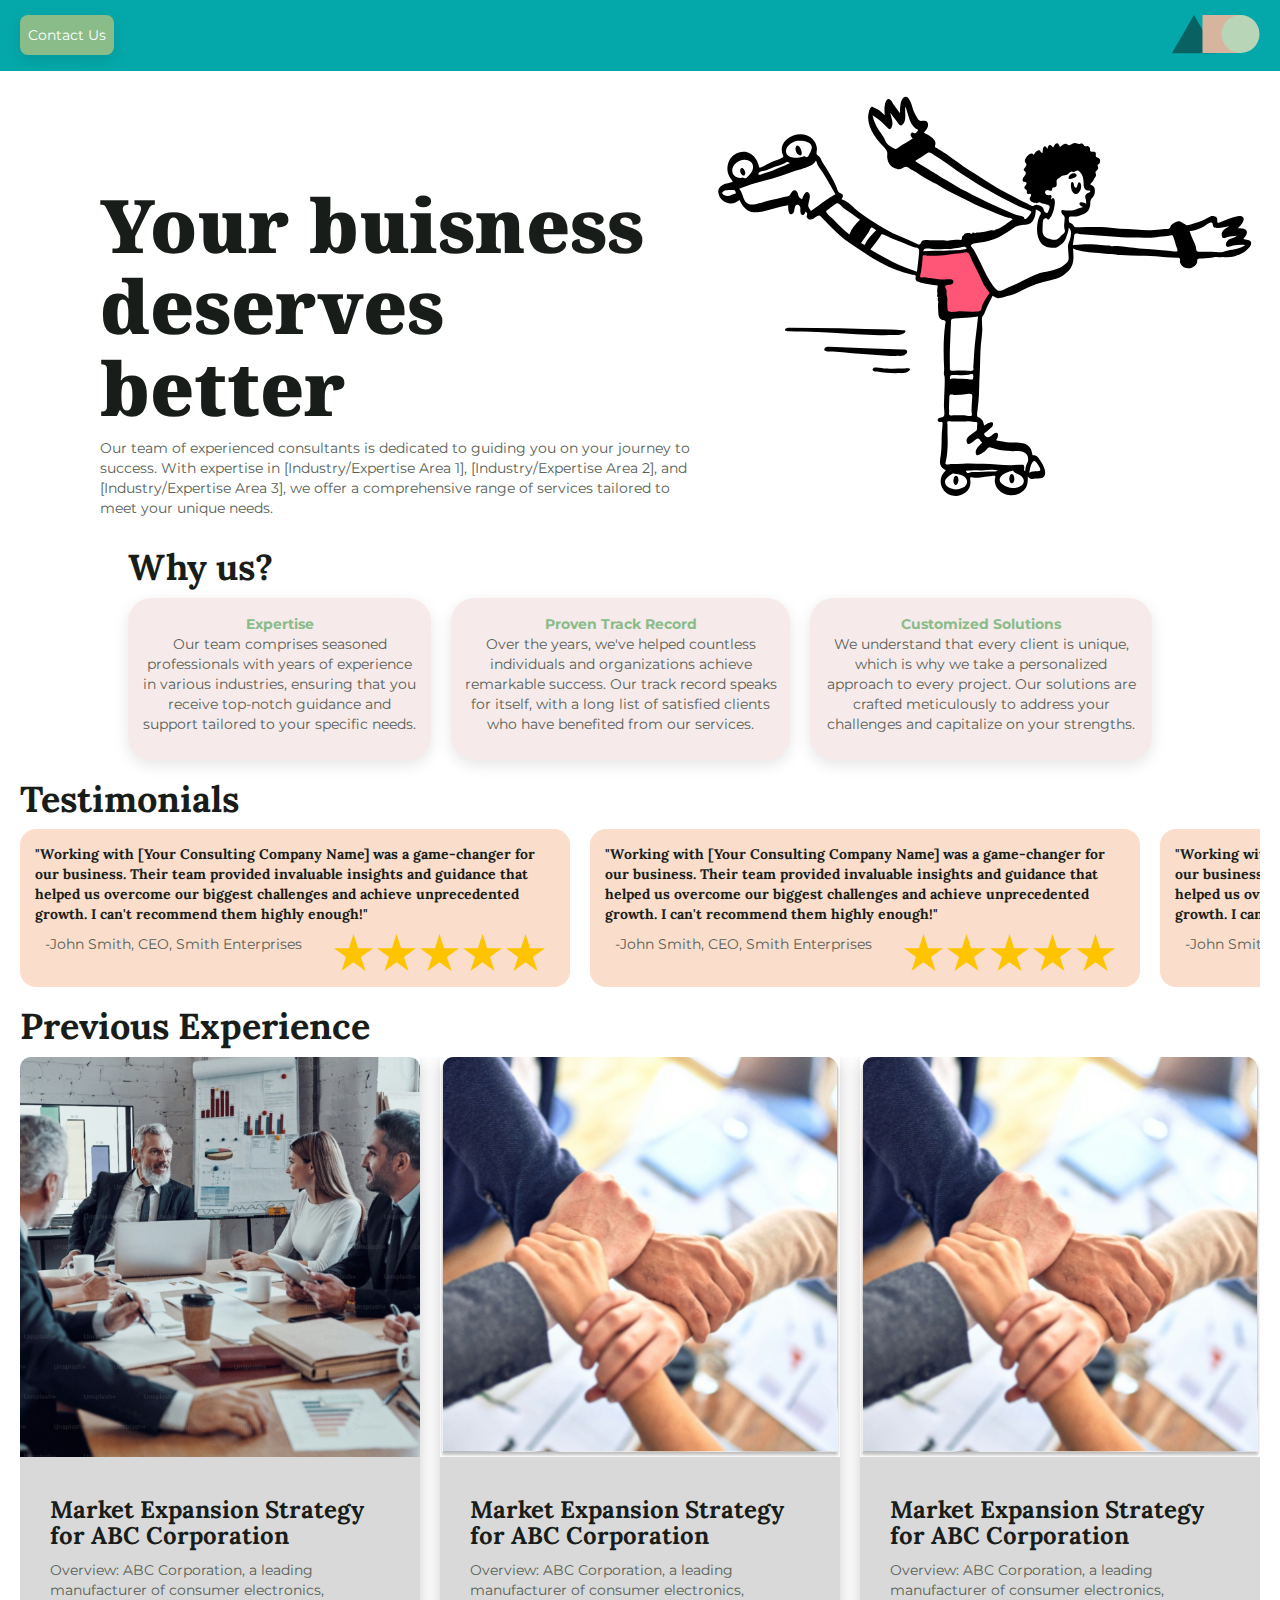
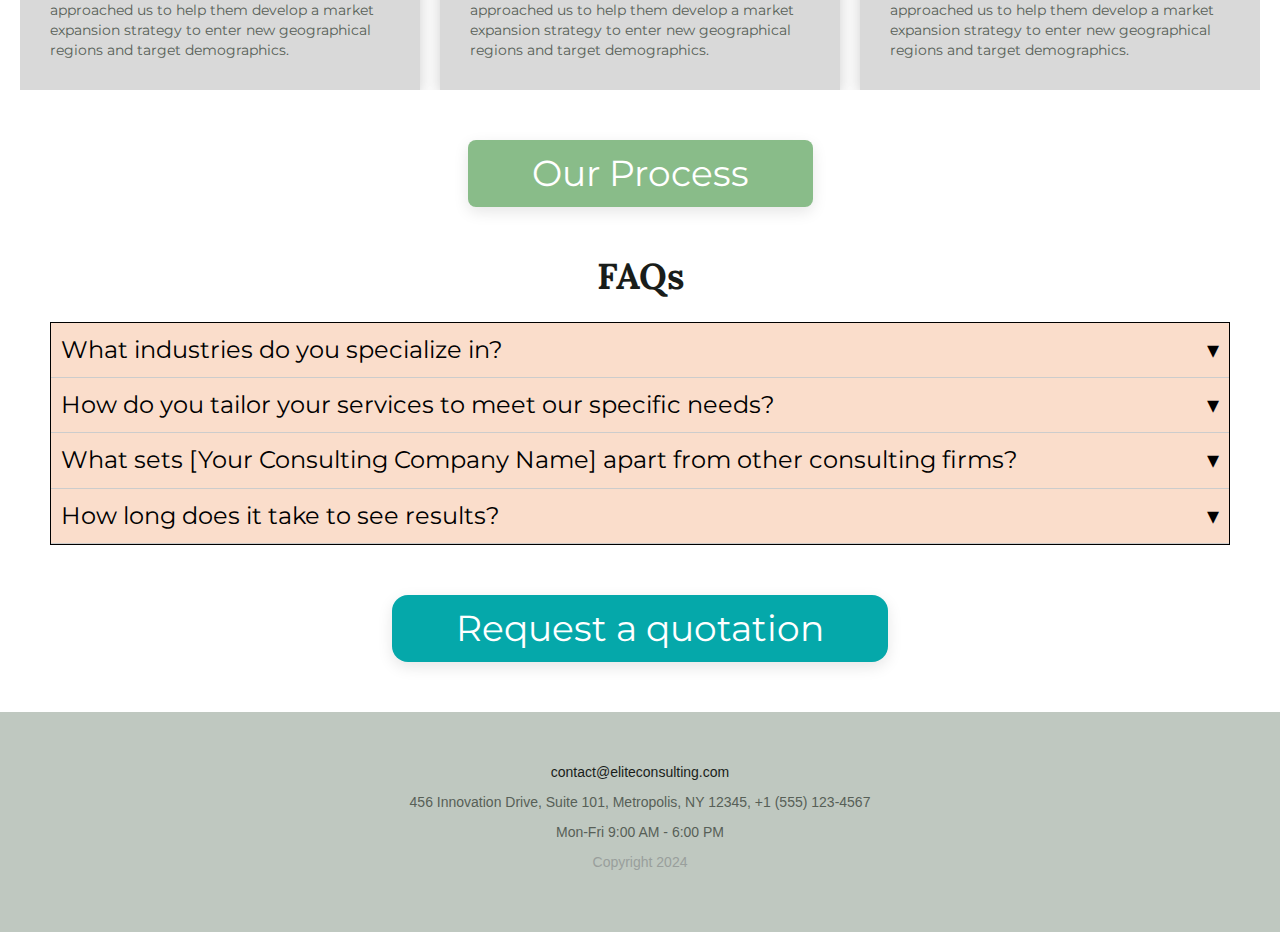
==== commit afc4a88b: "Added responsiveness" ====
--- a/index.html
+++ b/index.html
@@ -124,6 +124,20 @@
           </div>
         </div>
         <div class="project">
+          <img src="project2.svg">
+          <div class="rectangle">
+            <h3 class="lora-heading">Market Expansion Strategy for ABC Corporation</h3>
+            <p class="montserrat-body">Overview: ABC Corporation, a leading manufacturer of consumer electronics, approached us to help them develop a market expansion strategy to enter new geographical regions and target demographics.</p>
+          </div>
+        </div>
+        <div class="project">
+          <img src="project2.svg">
+          <div class="rectangle">
+            <h3 class="lora-heading">Market Expansion Strategy for ABC Corporation</h3>
+            <p class="montserrat-body">Overview: ABC Corporation, a leading manufacturer of consumer electronics, approached us to help them develop a market expansion strategy to enter new geographical regions and target demographics.</p>
+          </div>
+        </div>
+        <div class="project">
           <img src="Rectangle 8e1.png">
           <div class="rectangle">
             <h3 class="lora-heading">Market Expansion Strategy for ABC Corporation</h3>
@@ -131,6 +145,20 @@
           </div>
         </div>
         <div class="project">
+          <img src="project2.svg">
+          <div class="rectangle">
+            <h3 class="lora-heading">Market Expansion Strategy for ABC Corporation</h3>
+            <p class="montserrat-body">Overview: ABC Corporation, a leading manufacturer of consumer electronics, approached us to help them develop a market expansion strategy to enter new geographical regions and target demographics.</p>
+          </div>
+        </div>
+        <div class="project">
+          <img src="project2.svg">
+          <div class="rectangle">
+            <h3 class="lora-heading">Market Expansion Strategy for ABC Corporation</h3>
+            <p class="montserrat-body">Overview: ABC Corporation, a leading manufacturer of consumer electronics, approached us to help them develop a market expansion strategy to enter new geographical regions and target demographics.</p>
+          </div>
+        </div>
+        <div class="project">
           <img src="Rectangle 8e1.png">
           <div class="rectangle">
             <h3 class="lora-heading">Market Expansion Strategy for ABC Corporation</h3>
@@ -138,35 +166,7 @@
           </div>
         </div>
         <div class="project">
-          <img src="Rectangle 8e1.png">
-          <div class="rectangle">
-            <h3 class="lora-heading">Market Expansion Strategy for ABC Corporation</h3>
-            <p class="montserrat-body">Overview: ABC Corporation, a leading manufacturer of consumer electronics, approached us to help them develop a market expansion strategy to enter new geographical regions and target demographics.</p>
-          </div>
-        </div>
-        <div class="project">
-          <img src="Rectangle 8e1.png">
-          <div class="rectangle">
-            <h3 class="lora-heading">Market Expansion Strategy for ABC Corporation</h3>
-            <p class="montserrat-body">Overview: ABC Corporation, a leading manufacturer of consumer electronics, approached us to help them develop a market expansion strategy to enter new geographical regions and target demographics.</p>
-          </div>
-        </div>
-        <div class="project">
-          <img src="Rectangle 8e1.png">
-          <div class="rectangle">
-            <h3 class="lora-heading">Market Expansion Strategy for ABC Corporation</h3>
-            <p class="montserrat-body">Overview: ABC Corporation, a leading manufacturer of consumer electronics, approached us to help them develop a market expansion strategy to enter new geographical regions and target demographics.</p>
-          </div>
-        </div>
-        <div class="project">
-          <img src="Rectangle 8e1.png">
-          <div class="rectangle">
-            <h3 class="lora-heading">Market Expansion Strategy for ABC Corporation</h3>
-            <p class="montserrat-body">Overview: ABC Corporation, a leading manufacturer of consumer electronics, approached us to help them develop a market expansion strategy to enter new geographical regions and target demographics.</p>
-          </div>
-        </div>
-        <div class="project">
-          <img src="Rectangle 8e1.png">
+          <img src="project2.svg">
           <div class="rectangle">
             <h3 class="lora-heading">Market Expansion Strategy for ABC Corporation</h3>
             <p class="montserrat-body">Overview: ABC Corporation, a leading manufacturer of consumer electronics, approached us to help them develop a market expansion strategy to enter new geographical regions and target demographics.</p>
@@ -220,7 +220,6 @@
           </div>
         </div>
       </div>
-
     </div>
     <div class="process">
       <a class="quoteBtn montserrat-body" href="#" onclick="sendMailAndRedirect()">Request a quotation</a>
--- a/style.css
+++ b/style.css
@@ -157,6 +157,7 @@
 }
 .FAQ .accordion {
   margin: 25px 50px;
+  border: 1px solid black;
 }
 .FAQ .accordion .accordion-item {
   border-bottom: 1px solid #ccc;
@@ -286,4 +287,79 @@
 }
 .step #step1 {
   width: 936px !important;
+}
+
+@media (max-width: 1360px) {
+  .hero img {
+    width: 400px;
+  }
+  .hero h1 {
+    font-size: 74px;
+    margin-top: 120px;
+  }
+  .thanks h1 {
+    font-size: 64px;
+  }
+  .footer p {
+    width: -moz-fit-content;
+    width: fit-content;
+  }
+  .step {
+    display: flex;
+    width: 80%;
+    margin: 0 auto;
+    padding: 0 auto;
+    flex-direction: column;
+    justify-content: center;
+    align-items: center;
+  }
+  .step .stepInfo {
+    display: flex;
+    flex-direction: column;
+    text-align: center;
+    justify-content: center;
+    align-items: center;
+    order: 1;
+  }
+  .step .stepInfo p {
+    width: 70%;
+  }
+  .step img {
+    width: 200px;
+    order: 2;
+  }
+  .step #step1 {
+    width: 500px !important;
+  }
+}
+@media (max-width: 860px) {
+  .hero {
+    flex-direction: column;
+    width: 100%;
+    justify-content: center;
+    align-items: center;
+  }
+  .hero img {
+    width: 300px;
+  }
+  .hero .heroLeft {
+    padding-left: 15px;
+  }
+  .hero .heroLeft h1 {
+    font-size: 44px;
+  }
+  .cards {
+    flex-direction: column;
+  }
+  .accordion-title {
+    font-size: 16px;
+  }
+}
+@media (max-width: 525px) {
+  .process .quoteBtn {
+    font-size: 24px;
+  }
+  .process .processBtn {
+    font-size: 24px;
+  }
 }/*# sourceMappingURL=style.css.map */